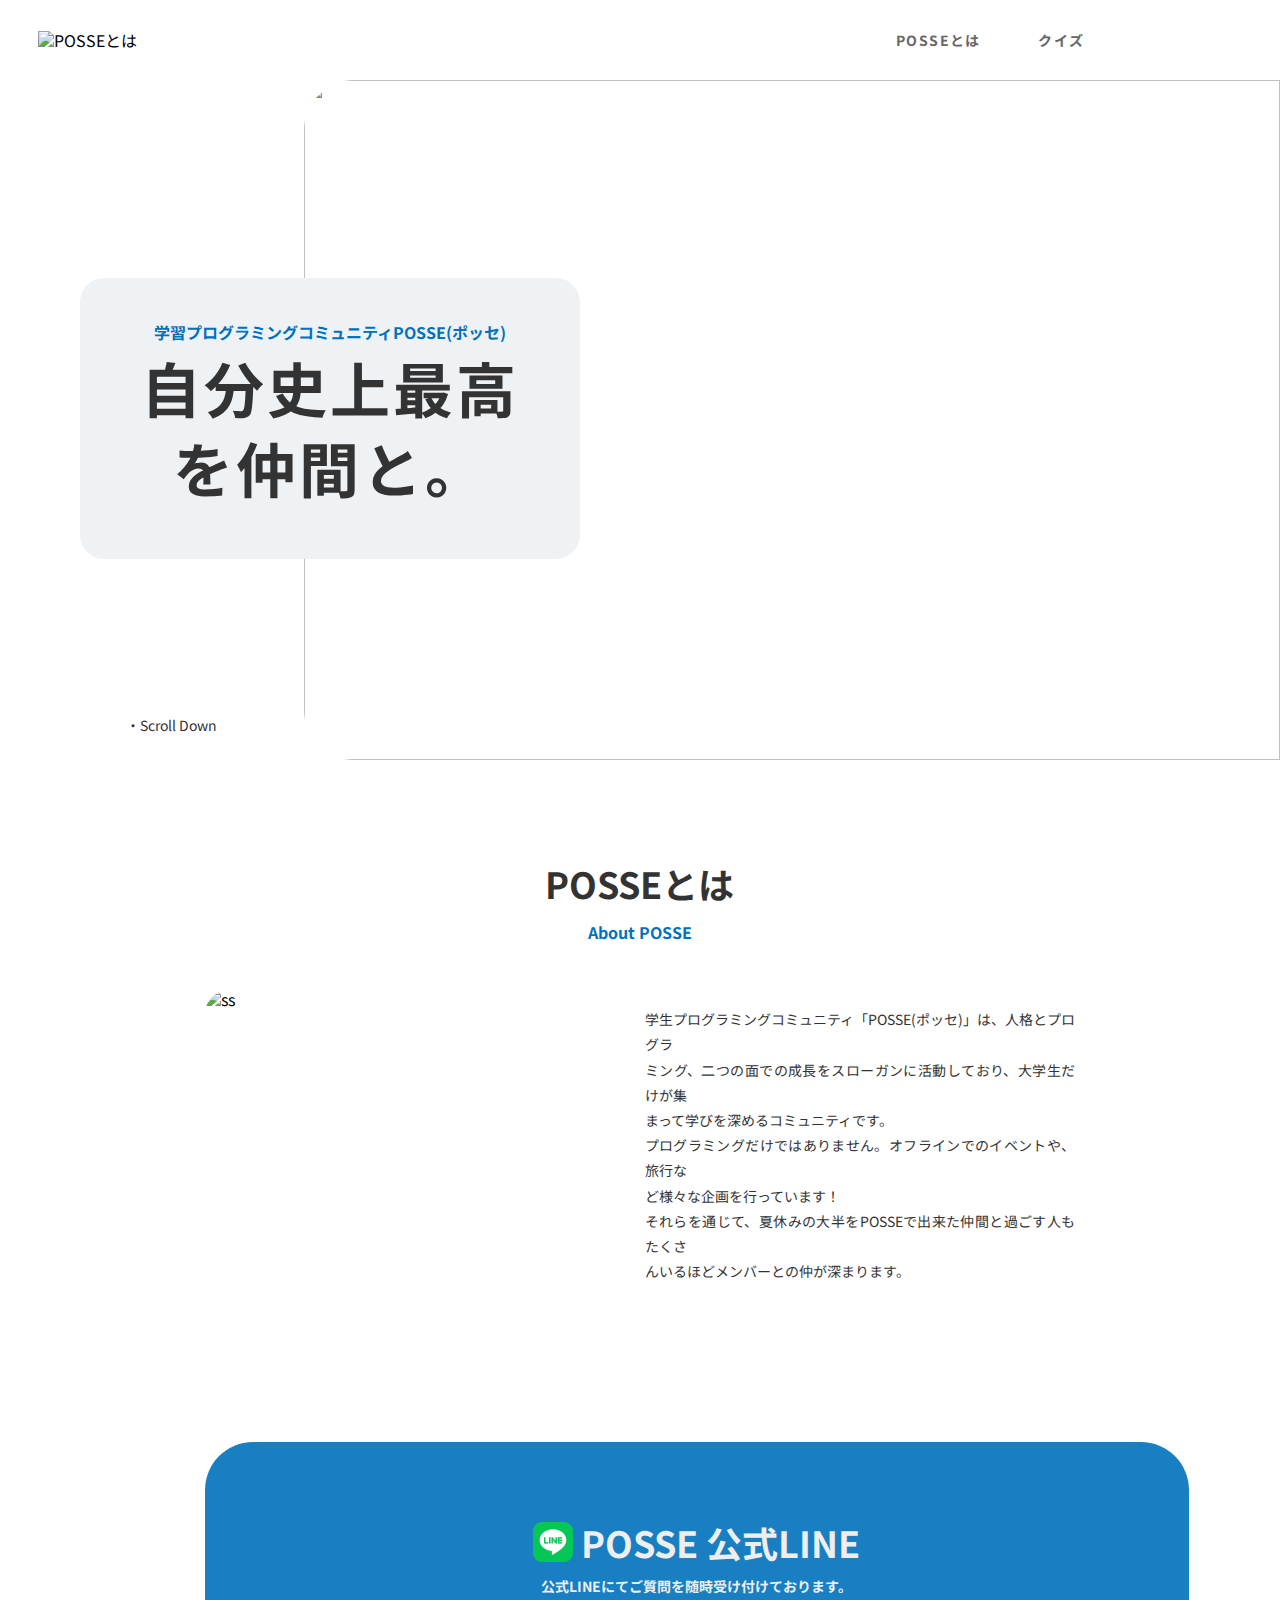
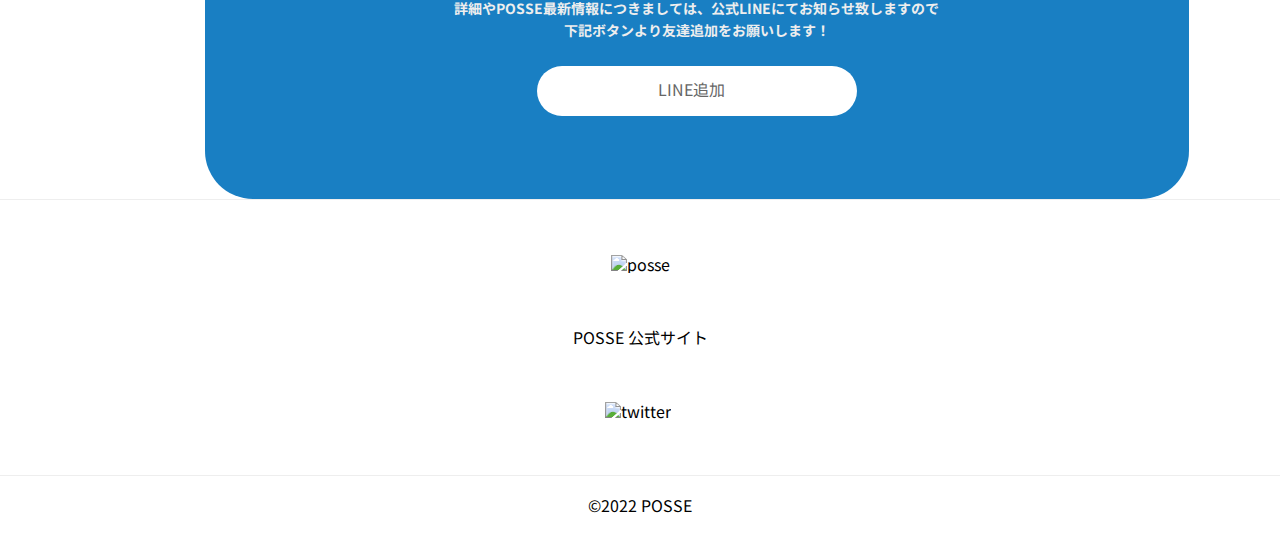
==== toppage/index.html @ 6172d53b "possewebsight" ====
<!DOCTYPE html>
<html lang="Ja">
  <head>
    <meta charset="UTF-8" />
    <meta http-equiv="X-UA-Compatible" content="IE=edge" />
    <meta name="viewport" content="width=device-width, initial-scale=1.0" />
    <title>Document</title>
    <link rel="stylesheet" href="reset.css" />
    <link rel="stylesheet" href="style.css" />
    <link rel="preconnect" href="https://fonts.googleapis.com" />
    <link rel="preconnect" href="https://fonts.gstatic.com" crossorigin />
    <link
      href="https://fonts.googleapis.com/css2?family=Noto+Sans+JP:wght@400;700&family=Plus+Jakarta+Sans&display=swap"
      rel="stylesheet"
    />
  </head>
  <body>
    <header class="header">
      <div class="header_logo">
        <img src="../assets/img/logo.svg" alt="POSSEとは" />
      </div>
      <ul class="header_nav">
        <li class="header_nav_item">POSSEとは</li>
        <li class="header_nav_item">クイズ</li>
        <li><img src="../assets/img/icon/icon-twitter.svg" alt="" /></li>
        <li><img src="../assets/img/icon/icon-instagram.svg" alt="" /></li>
      </ul>
    </header>

      <div class="hero">
        <img src="../assets/img/img-hero.jpg" alt="" />
        <div class="hero_text">
          <p class="section_p_blue">
            学習プログラミングコミュニティPOSSE(ポッセ)
          </p>

          <h1>自分史上最高<br />を仲間と。</h1>
        </div>
         <p class="scroll_down">・Scroll Down</p>
      </div>
      <main class="main">
      <div class="main_about">
        <div class="main_about_tittle">
        <h2>POSSEとは</h2>
        <p class="main_about_tittle_sub section_p_blue">About POSSE</p>
        </div>
        <div class="main_about_inner">
            <img src="../assets/img/img-about.jpg" alt="ss">
            <p class="main_about_inner_text"> 学生プログラミングコミュニティ「POSSE(ポッセ)」は、人格とプログラ<br>ミング、二つの面での成長をスローガンに活動しており、大学生だけが集<br>まって学びを深めるコミュニティです。<br> プログラミングだけではありません。オフラインでのイベントや、旅行な<br>ど様々な企画を行っています！ <br>それらを通じて、夏休みの大半をPOSSEで出来た仲間と過ごす人もたくさ<br>んいるほどメンバーとの仲が深まります。</p>
        </div>
      </div>
      <div class="main_line">
        <div class="main_line_inner">
            <div class="main_line_inner_content">
                <div class="icon_line"></div>
                <div class="line_icon_frex">
                    <img class="main_line_icon" src="../assets/img/icon-line.png" alt="">
                    <h3>POSSE 公式LINE</h3>
                </div>
                <p class="main_line_text">公式LINEにてご質問を随時受け付けております。<br> 詳細やPOSSE最新情報につきましては、公式LINEにてお知らせ致しますので<br> 下記ボタンより友達追加をお願いします！</p>
                <div class="main_line_background">
                    <p class="main_line_last">LINE追加</p>
                    <img class="main_line_gray" src="../assets/img/icon/icon-link-gray-dark.svg" alt="">
                </div>
            </div>
        </div>

      </div>


    </main>

    <footer class="footer">
      <div class="footer_logo footer_margin">
        <img src="../assets/img/logo.svg" alt="posse" />
      </div>
      <ul class="footer_link footer_margin">
        <li>POSSE 公式サイト</li>
      </ul>
      <div class="footer_sns footer_margin">
        <img src="../assets/img/icon/icon-twitter.svg" alt="twitter" />
        <img src="../assets/img/icon/icon-instagram.svg" alt="" />
      </div>
      <div class="footer_margin footer_last">
        <p>©︎2022 POSSE</p>
      </div>
    </footer>
  </body>
</html>
---- toppage/style.css ----
/* 全てのページにて適用される設定*/
body {
    font-family: 'Noto Sans JP';
    font-style: normal;
}
/* 全てのページにて適用 - ヘッダー */
.header {
    height: 80px;
    width: 100%;
    align-items: center;
    display: flex;
    justify-content: space-between;
}
.header_logo {
    margin: 3%;

}
.header_nav {
    width: 30%;
    display: flex;
    align-items: center;
    gap: 15%;
}
.header_nav_item {
    font-weight: 700;
font-size: 14px;
line-height: 160%;
letter-spacing: 0.1em;
color: #666666;

}
/* 全てのページにて適用 - ヒーロー */

.hero {
    width: 100%;
    height: 680px;
    position: relative;

}
.hero img {
width: 976px;
height: 680px;
object-fit: cover;
position: absolute;
top: 0;
right: 0;
border-radius: 50px 0px 0px 50px; }

.hero_text {
width: 500px;
height: 281px;
background:  #EFF2F5;
border-radius:  24px;
position: absolute;
top: 198px;
left: 80px;
text-align: center;
}

.section_p_blue {
    font-weight: 700;
    font-size: 16px;
    line-height: 180%;
    color: #0071BC;
    margin-top: 40px
}
.hero_text h1 {
    font-size: 60px;
    font-weight: 700;
    line-height: 80px;
    letter-spacing: 0.05em;
    color: #333333;
}
.scroll_down {
    position: absolute;
    bottom: 24px;
    left: 126px;
    font-weight: 400;
    font-size: 14px;
    line-height: 150%;
    color: #333333;
}
/* 全てのページにて適用 - メイン*/
.main {
    width: 68%;
    position: relative;
    margin: 0 auto;
    margin-top: 96px;
}
.main_about_inner {
    display: flex;
    justify-content: space-between;
    
}
.main_about_inner img {
width: 472px;
height: 312px;    
border-radius: 24px;
}
.main_about_inner_text {
font-weight: 400;
font-size: 14px;
line-height: 180%;
text-align: justify;
color: #333333;
margin: auto 0;
}

.main_about_tittle {
margin-bottom: 43px;
}

.main_about_tittle h2 {
    
    font-size: 36px;
    font-weight: 700;
    line-height: 150%;
    text-align: center;
    color: #333333;
}
.main_about_tittle_sub {
    text-align: center;
    margin-top: 8px;
}

/*line*/

.main_line {
    width: 100%;
    height: 357px;
    margin-top: 140px;
}
.main_line_inner {
    position: relative;
width: 984px;
height: 357px;
background: url(../assets/img/bg-line.jpg);
background-size: cover;
border-radius: 48px;
}
.main_line_inner::before {
    position: absolute;
    display: inline-block;
    content: " ";
    width: 100%;
    height: 100%;
    background-color: #0071BC;
    opacity: 0.9;
    border-radius: 48px;

}
.main_line_inner_content {
    position: relative;
}

.icon_line {
    background: url(../assets/img/icon/icon-line.svg);
}

.main_line_icon {
    height: 40px;

}

.main_line_inner_content h3 {

color: #EEEEEE;
font-weight: 700;
font-size: 36px;
line-height: 180%;

}

.line_icon_frex {
    align-items: center;
    display: flex;
    gap: 8px;
    padding-top: 68px;
    justify-content: center;
}

.main_line_text {

    color: #EEEEEE;
    font-weight: 700;
font-size: 14px;
line-height: 160%;
top: 149px;
text-align: center;
}

.main_line_background {
margin: 0 auto;
position: relative;
width: 320px;
height: 50px;
background-color: #FFFFFF;
border-radius: 98px;
display: flex;
gap: 89px;
top: 24px;
}

.main_line_last {
    position: absolute;
    color: #666666;
    top: 13.9px;
    left: 121px;
}

.main_line_gray {
    position: absolute;
    top: 17px;
    right:  26px;
    width: 12.25px;
    height: 12.25px;
}









/* 全てのページにて適用 - フッター */
.footer {
border-top: 1px solid #EEEEEE;
height: 355px;
width: 100%;
text-align: center; 

}

.footer_sns {
    display: inline-block;
}
.footer_margin {
    margin-top: 55px;
}

.footer_last {
    border-top: 1px solid #EEEEEE;

}
.footer_last p{
    margin-top: 20px;
}
/* 全てのページにて適用*/
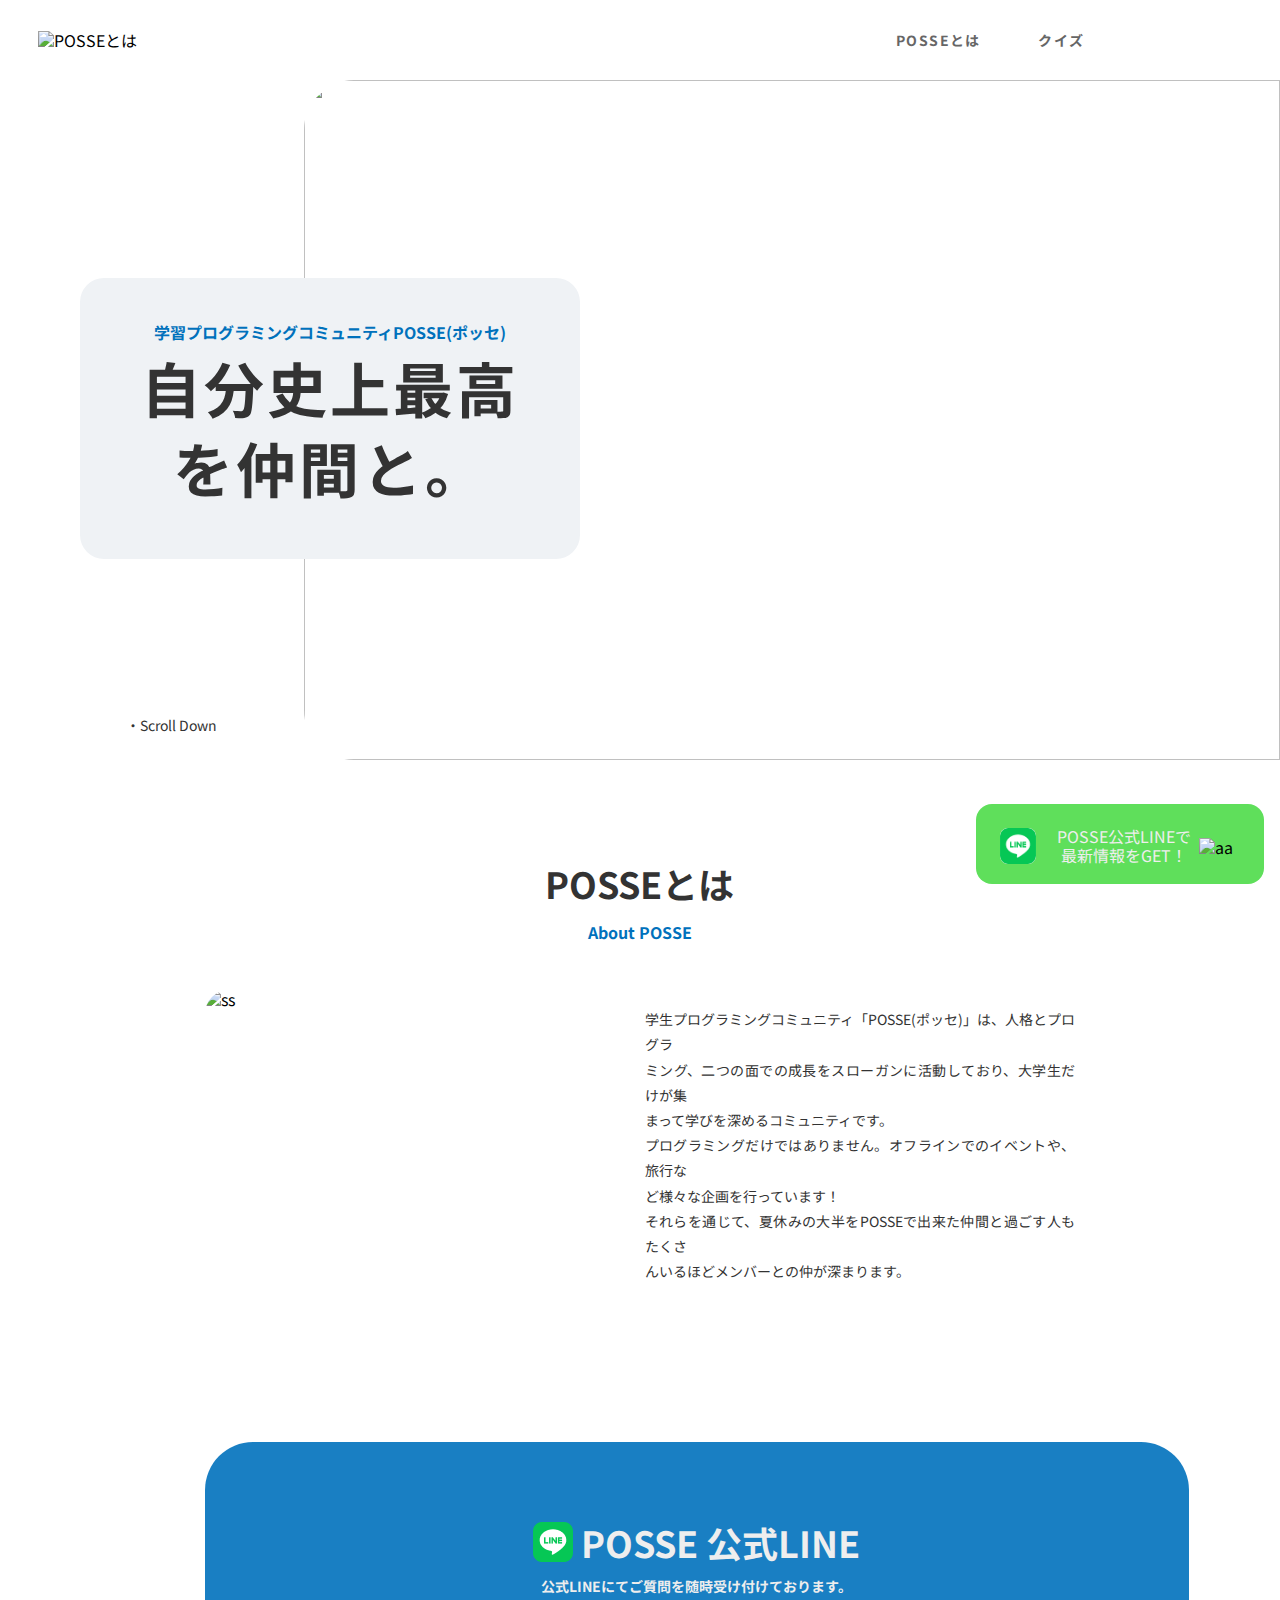
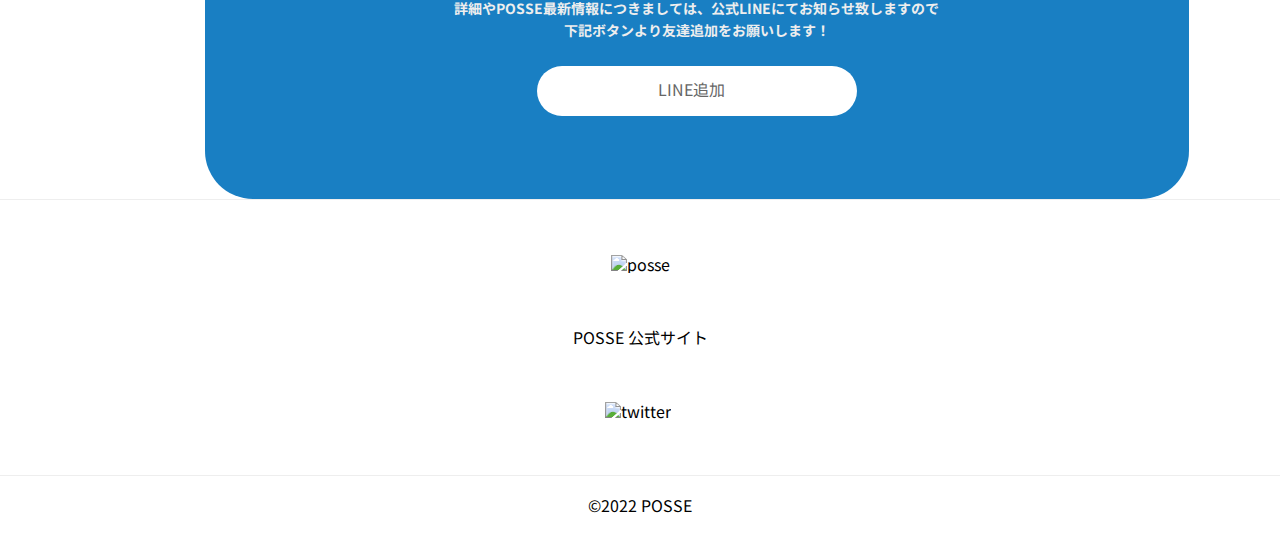
==== commit 4a6f1170: "posseweb new" ====
--- a/toppage/index.html
+++ b/toppage/index.html
@@ -71,6 +71,19 @@
     </main>
 
     <footer class="footer">
+      <!--top pageバナー-->
+      <div class="footer_top_banner">
+        <div class="top">
+          <div class="top_img">
+            <img src="../assets/icon-line.png" alt="jj">
+          </div>
+          <p class="footer_top_text">POSSE公式LINEで<br> 最新情報をGET！</p>
+          <div class="banner_gray_icon">
+            <img src="../assets/img/icon/icon-link-light.svg" alt="aa">
+          </div>
+        </div>
+      </div>
+      <!--バナー終了-->
       <div class="footer_logo footer_margin">
         <img src="../assets/img/logo.svg" alt="posse" />
       </div>
--- a/toppage/style.css
+++ b/toppage/style.css
@@ -233,6 +233,41 @@
 
 }
 
+.footer_top_banner {
+    position: fixed;
+    bottom: 16px;
+    right: 16px;
+    background-color: #5fdf5B;
+    width: 288px;
+    height: 80px;
+    border-radius: 16px;
+}
+
+.top_img img {
+    position: absolute;
+    right: 228px;
+    bottom: 20px; 
+    border-radius: 8px;
+    width: 36px;
+    height: 36px;
+    background-color: #EEEEEE;
+
+}
+
+
+.footer_top_text {
+    position: absolute;
+    right: 73px;
+    bottom: 20px;
+    color: #EEEEEE;
+}
+
+.banner_gray_icon img {
+position: absolute;
+bottom: 28px;
+right: 31px;
+}
+
 .footer_sns {
     display: inline-block;
 }
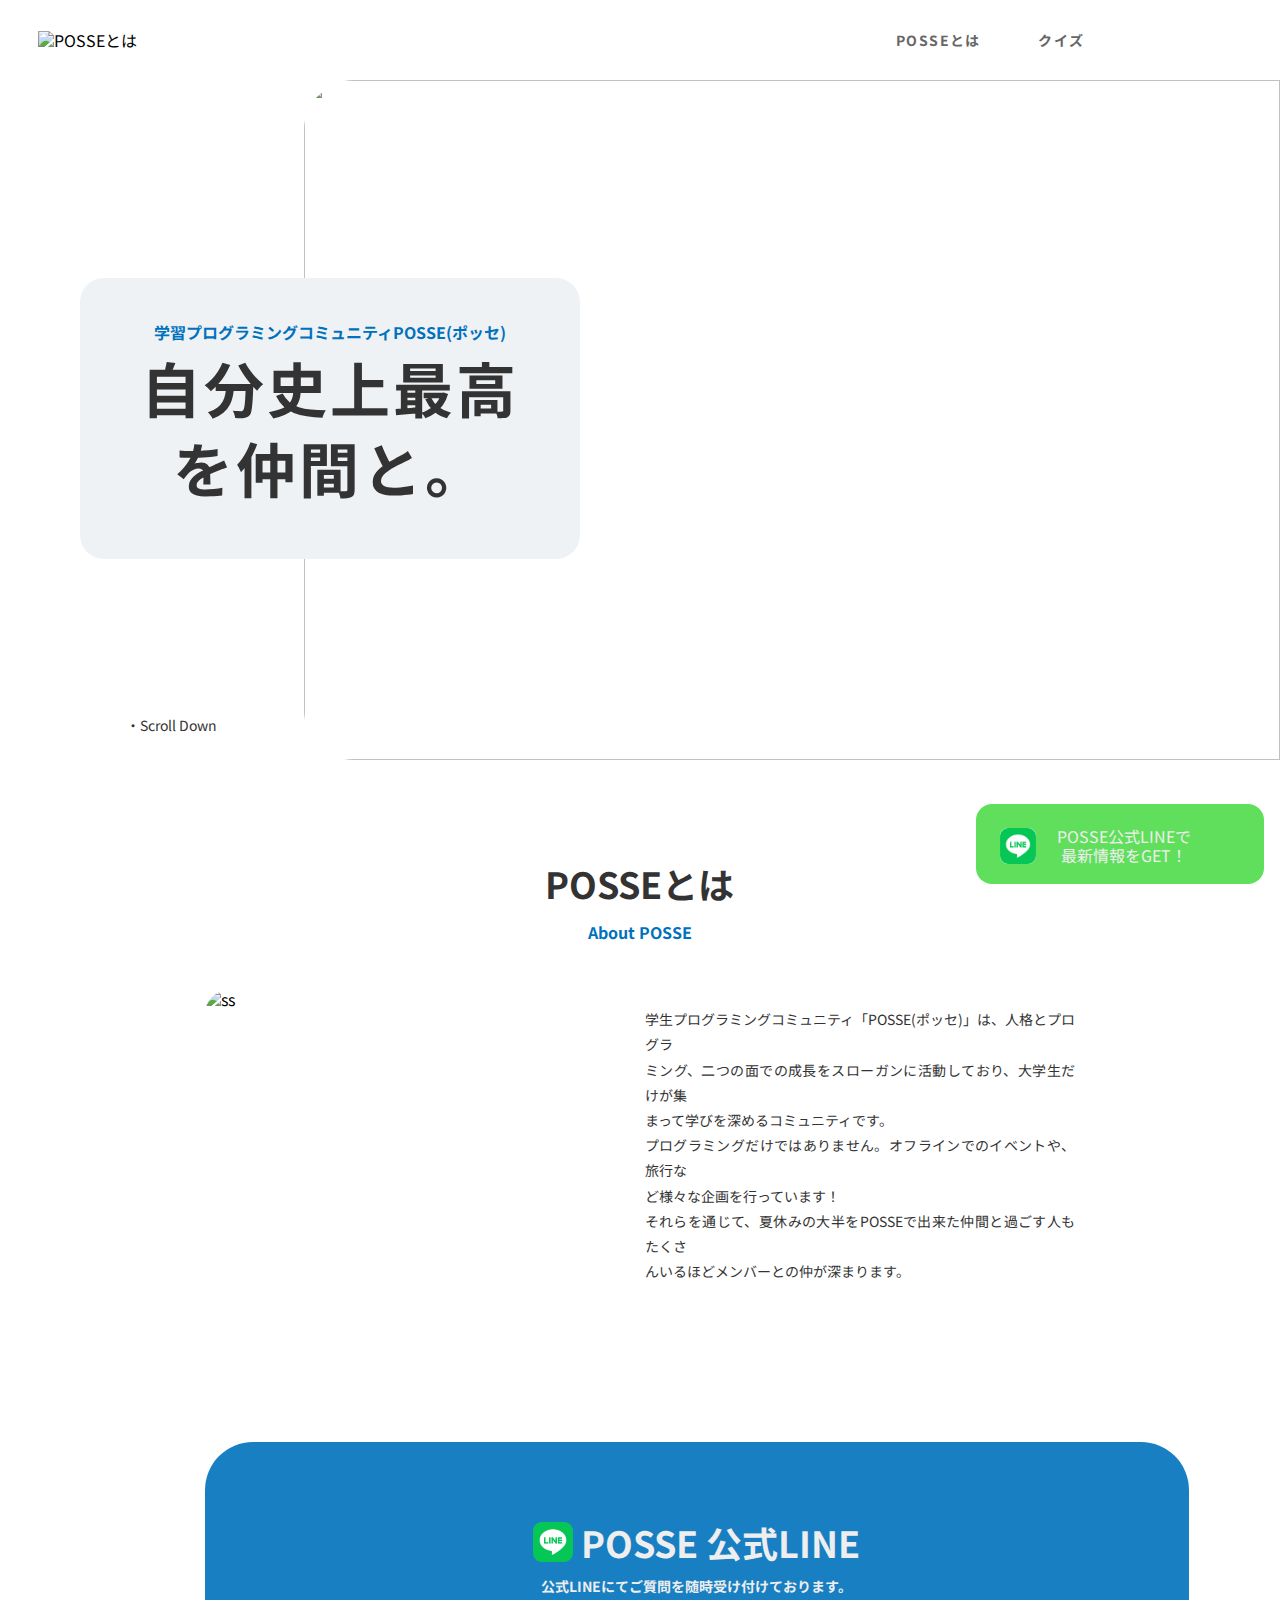
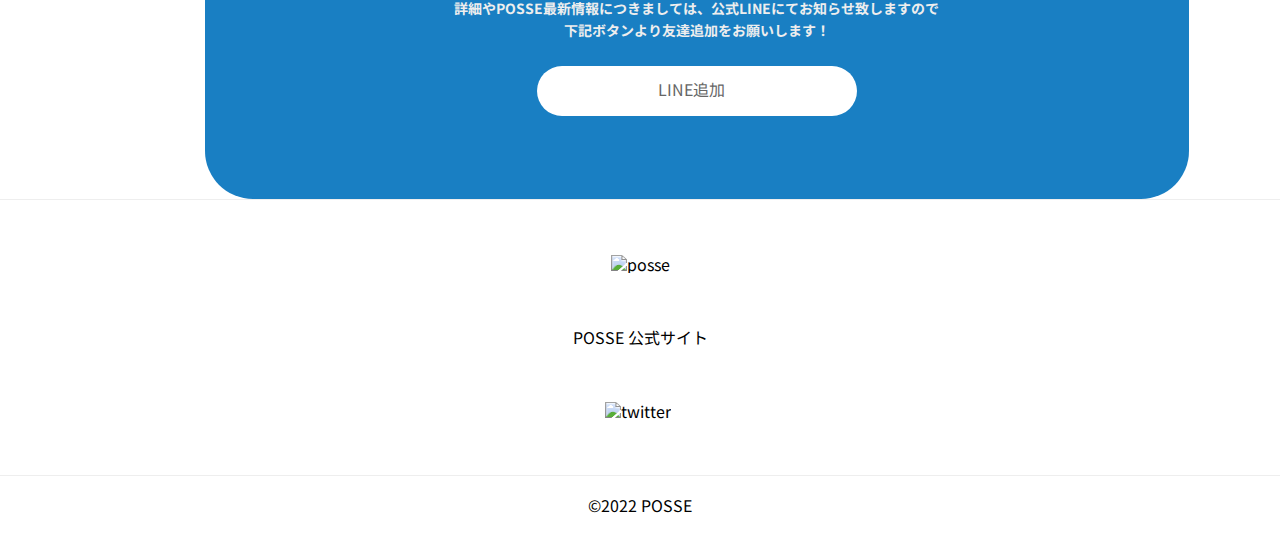
==== commit c5c18b42: "banner" ====
--- a/toppage/index.html
+++ b/toppage/index.html
@@ -79,7 +79,7 @@
           </div>
           <p class="footer_top_text">POSSE公式LINEで<br> 最新情報をGET！</p>
           <div class="banner_gray_icon">
-            <img src="../assets/img/icon/icon-link-light.svg" alt="aa">
+            <img src="../assets/img/icon/icon-link-light.svg" alt="">
           </div>
         </div>
       </div>
